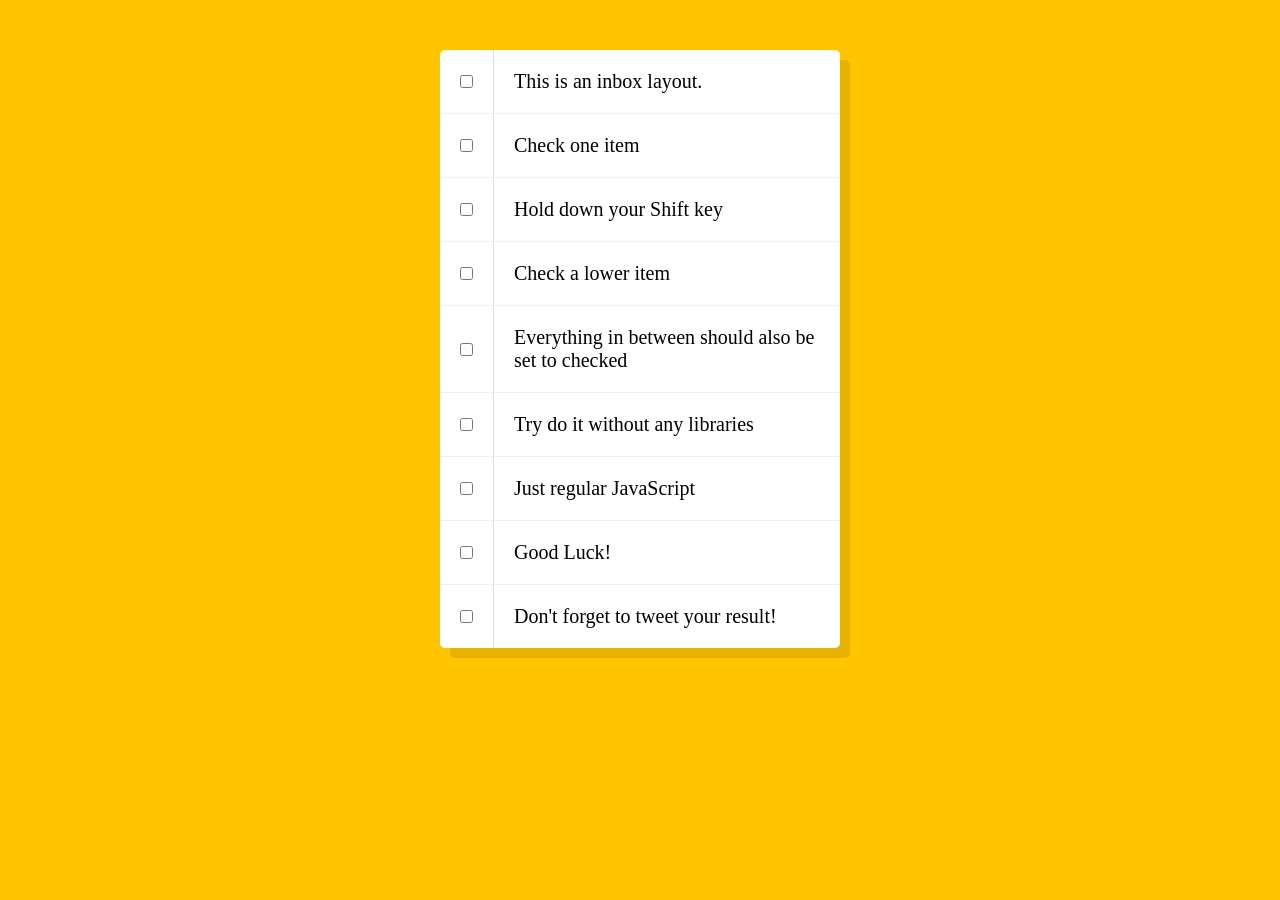
==== index.html @ 17eb61c1 "Hold Shift and Check Checkboxes" ====
<!DOCTYPE html>
<html lang="en">
<head>
  <meta charset="UTF-8">
  <title>Hold Shift to Check Multiple Checkboxes</title>
</head>
<body>
  <style>

    html {
      font-family: sans-serif;
      background: #ffc600;
    }

    .inbox {
      max-width: 400px;
      margin: 50px auto;
      background: white;
      border-radius: 5px;
      box-shadow: 10px 10px 0 rgba(0,0,0,0.1);
    }

    .item {
      display: flex;
      align-items: center;
      border-bottom: 1px solid #F1F1F1;
    }

    .item:last-child {
      border-bottom: 0;
    }


    input:checked + p {
      background: #F9F9F9;
      text-decoration: line-through;
    }

    input[type="checkbox"] {
      margin: 20px;
    }

    p {
      margin: 0;
      padding: 20px;
      transition: background 0.2s;
      flex: 1;
      font-family: 'helvetica neue';
      font-size: 20px;
      font-weight: 200;
      border-left: 1px solid #D1E2FF;
    }
  </style>
   <!--
   The following is a common layout you would see in an email client.
   When a user clicks a checkbox, holds Shift, and then clicks another checkbox a few rows down, all the checkboxes in-between those two checkboxes should be checked.
  -->
  <div class="inbox">
    <div class="item">
      <input type="checkbox">
      <p>This is an inbox layout.</p>
    </div>
    <div class="item">
      <input type="checkbox">
      <p>Check one item</p>
    </div>
    <div class="item">
      <input type="checkbox">
      <p>Hold down your Shift key</p>
    </div>
    <div class="item">
      <input type="checkbox">
      <p>Check a lower item</p>
    </div>
    <div class="item">
      <input type="checkbox">
      <p>Everything in between should also be set to checked</p>
    </div>
    <div class="item">
      <input type="checkbox">
      <p>Try do it without any libraries</p>
    </div>
    <div class="item">
      <input type="checkbox">
      <p>Just regular JavaScript</p>
    </div>
    <div class="item">
      <input type="checkbox">
      <p>Good Luck!</p>
    </div>
    <div class="item">
      <input type="checkbox">
      <p>Don't forget to tweet your result!</p>
    </div>
  </div>

<script>
const checkboxes = document.querySelectorAll('.inbox input[type="checkbox"]');

let lastChecked;

function handleCheck(e) {
  // Check if they had the shift key down
  // AND check that they are checking it
  let inBetween = false;
  if (e.shiftKey && this.checked) {
    // go ahead and do what we please
    // loop over every single checkbox
    checkboxes.forEach(checkbox => {
      console.log(checkbox);
      if (checkbox === this || checkbox === lastChecked) {
        inBetween = !inBetween;
        console.log('Starting to check them in between!');
      }

      if (inBetween) {
        checkbox.checked = true;
      }
    });
  }

  lastChecked = this;
}

checkboxes.forEach(checkbox => checkbox.addEventListener('click', handleCheck));
</script>
</body>
</html>
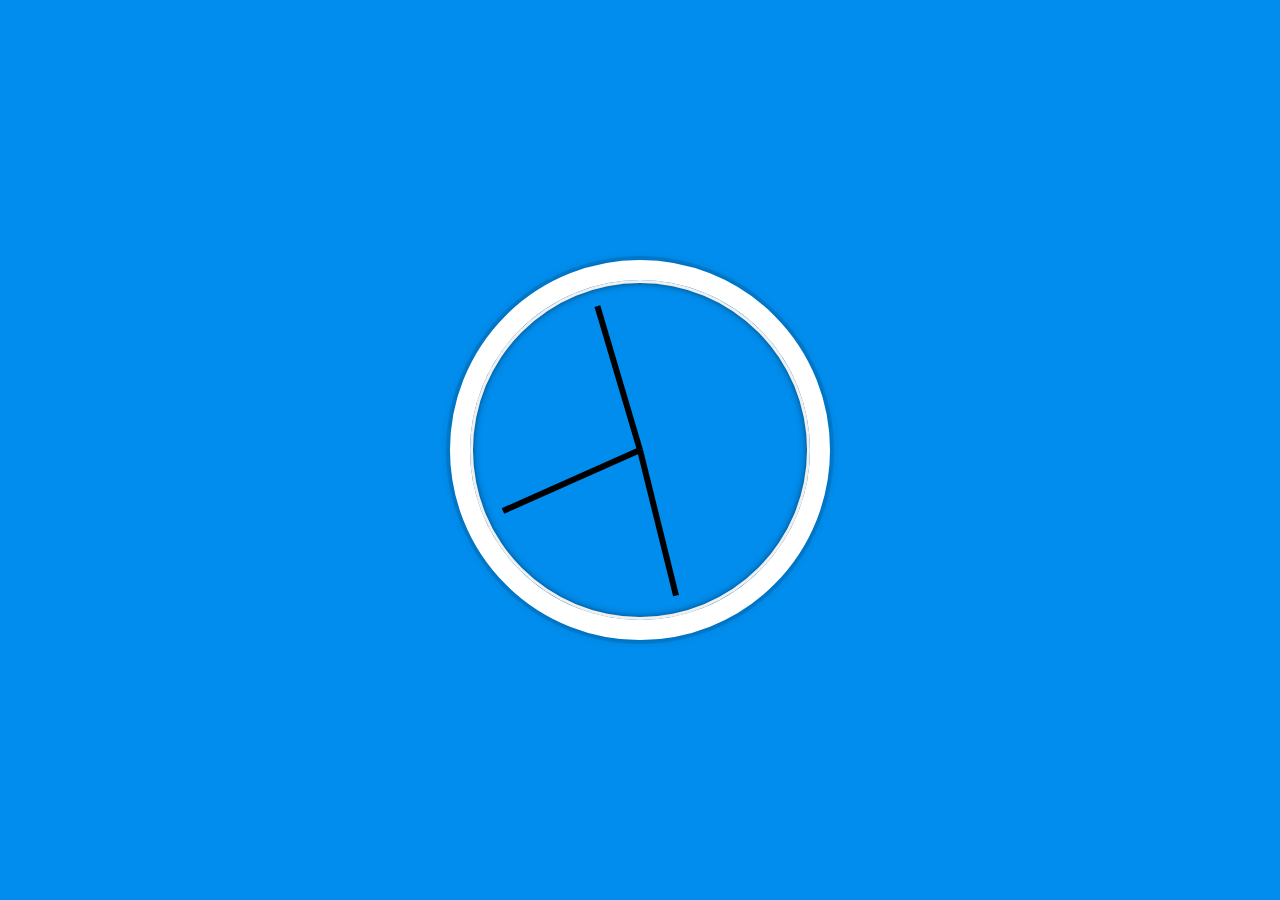
==== commit 82586ec7: "Js and CSS clock" ====
--- a/index.html
+++ b/index.html
@@ -2,127 +2,98 @@
 <html lang="en">
 <head>
   <meta charset="UTF-8">
-  <title>Hold Shift to Check Multiple Checkboxes</title>
+  <title>JS + CSS Clock</title>
 </head>
 <body>
+
+
+    <div class="clock">
+      <div class="clock-face">
+        <div class="hand hour-hand"></div>
+        <div class="hand min-hand"></div>
+        <div class="hand second-hand"></div>
+      </div>
+    </div>
+
+
   <style>
-
     html {
-      font-family: sans-serif;
-      background: #ffc600;
+      background: #018DED url(https://unsplash.it/1500/1000?image=881&blur=5);
+      background-size: cover;
+      font-family: 'helvetica neue';
+      text-align: center;
+      font-size: 10px;
     }
 
-    .inbox {
-      max-width: 400px;
-      margin: 50px auto;
-      background: white;
-      border-radius: 5px;
-      box-shadow: 10px 10px 0 rgba(0,0,0,0.1);
+    body {
+      margin: 0;
+      font-size: 2rem;
+      display: flex;
+      flex: 1;
+      min-height: 100vh;
+      align-items: center;
     }
 
-    .item {
-      display: flex;
-      align-items: center;
-      border-bottom: 1px solid #F1F1F1;
+    .clock {
+      width: 30rem;
+      height: 30rem;
+      border: 20px solid white;
+      border-radius: 50%;
+      margin: 50px auto;
+      position: relative;
+      padding: 2rem;
+      box-shadow:
+        0 0 0 4px rgba(0,0,0,0.1),
+        inset 0 0 0 3px #EFEFEF,
+        inset 0 0 10px black,
+        0 0 10px rgba(0,0,0,0.2);
     }
 
-    .item:last-child {
-      border-bottom: 0;
+    .clock-face {
+      position: relative;
+      width: 100%;
+      height: 100%;
+      transform: translateY(-3px); /* account for the height of the clock hands */
     }
 
-
-    input:checked + p {
-      background: #F9F9F9;
-      text-decoration: line-through;
+    .hand {
+      width: 50%;
+      height: 6px;
+      background: black;
+      position: absolute;
+      top: 50%;
+      transform-origin: 100%;
+      transform: rotate(90deg);
+      transition: all 0.05s;
+      transition-timing-function: cubic-bezier(0.1, 2.7, 0.58, 1);
     }
-
-    input[type="checkbox"] {
-      margin: 20px;
-    }
-
-    p {
-      margin: 0;
-      padding: 20px;
-      transition: background 0.2s;
-      flex: 1;
-      font-family: 'helvetica neue';
-      font-size: 20px;
-      font-weight: 200;
-      border-left: 1px solid #D1E2FF;
-    }
-  </style>
-   <!--
-   The following is a common layout you would see in an email client.
-   When a user clicks a checkbox, holds Shift, and then clicks another checkbox a few rows down, all the checkboxes in-between those two checkboxes should be checked.
-  -->
-  <div class="inbox">
-    <div class="item">
-      <input type="checkbox">
-      <p>This is an inbox layout.</p>
-    </div>
-    <div class="item">
-      <input type="checkbox">
-      <p>Check one item</p>
-    </div>
-    <div class="item">
-      <input type="checkbox">
-      <p>Hold down your Shift key</p>
-    </div>
-    <div class="item">
-      <input type="checkbox">
-      <p>Check a lower item</p>
-    </div>
-    <div class="item">
-      <input type="checkbox">
-      <p>Everything in between should also be set to checked</p>
-    </div>
-    <div class="item">
-      <input type="checkbox">
-      <p>Try do it without any libraries</p>
-    </div>
-    <div class="item">
-      <input type="checkbox">
-      <p>Just regular JavaScript</p>
-    </div>
-    <div class="item">
-      <input type="checkbox">
-      <p>Good Luck!</p>
-    </div>
-    <div class="item">
-      <input type="checkbox">
-      <p>Don't forget to tweet your result!</p>
-    </div>
-  </div>
+</style>
 
 <script>
-const checkboxes = document.querySelectorAll('.inbox input[type="checkbox"]');
+  const secondHand = document.querySelector('.second-hand');
+  const minsHand = document.querySelector('.min-hand');
+  const hourHand = document.querySelector('.hour-hand');
 
-let lastChecked;
+  function setDate() {
+    const now = new Date();
 
-function handleCheck(e) {
-  // Check if they had the shift key down
-  // AND check that they are checking it
-  let inBetween = false;
-  if (e.shiftKey && this.checked) {
-    // go ahead and do what we please
-    // loop over every single checkbox
-    checkboxes.forEach(checkbox => {
-      console.log(checkbox);
-      if (checkbox === this || checkbox === lastChecked) {
-        inBetween = !inBetween;
-        console.log('Starting to check them in between!');
-      }
+    const seconds = now.getSeconds();
+    const secondsDegrees = ((seconds / 60) * 360) + 90;
+    secondHand.style.transform = `rotate(${secondsDegrees}deg)`;
 
-      if (inBetween) {
-        checkbox.checked = true;
-      }
-    });
+    const mins = now.getMinutes();
+    const minsDegrees = ((mins / 60) * 360) + ((seconds/60)*6) + 90;
+    minsHand.style.transform = `rotate(${minsDegrees}deg)`;
+
+    const hour = now.getHours();
+    const hourDegrees = ((hour / 12) * 360) + ((mins/60)*30) + 90;
+    hourHand.style.transform = `rotate(${hourDegrees}deg)`;
   }
 
-  lastChecked = this;
-}
+  setInterval(setDate, 1000);
 
-checkboxes.forEach(checkbox => checkbox.addEventListener('click', handleCheck));
+  setDate();
+
 </script>
 </body>
 </html>
